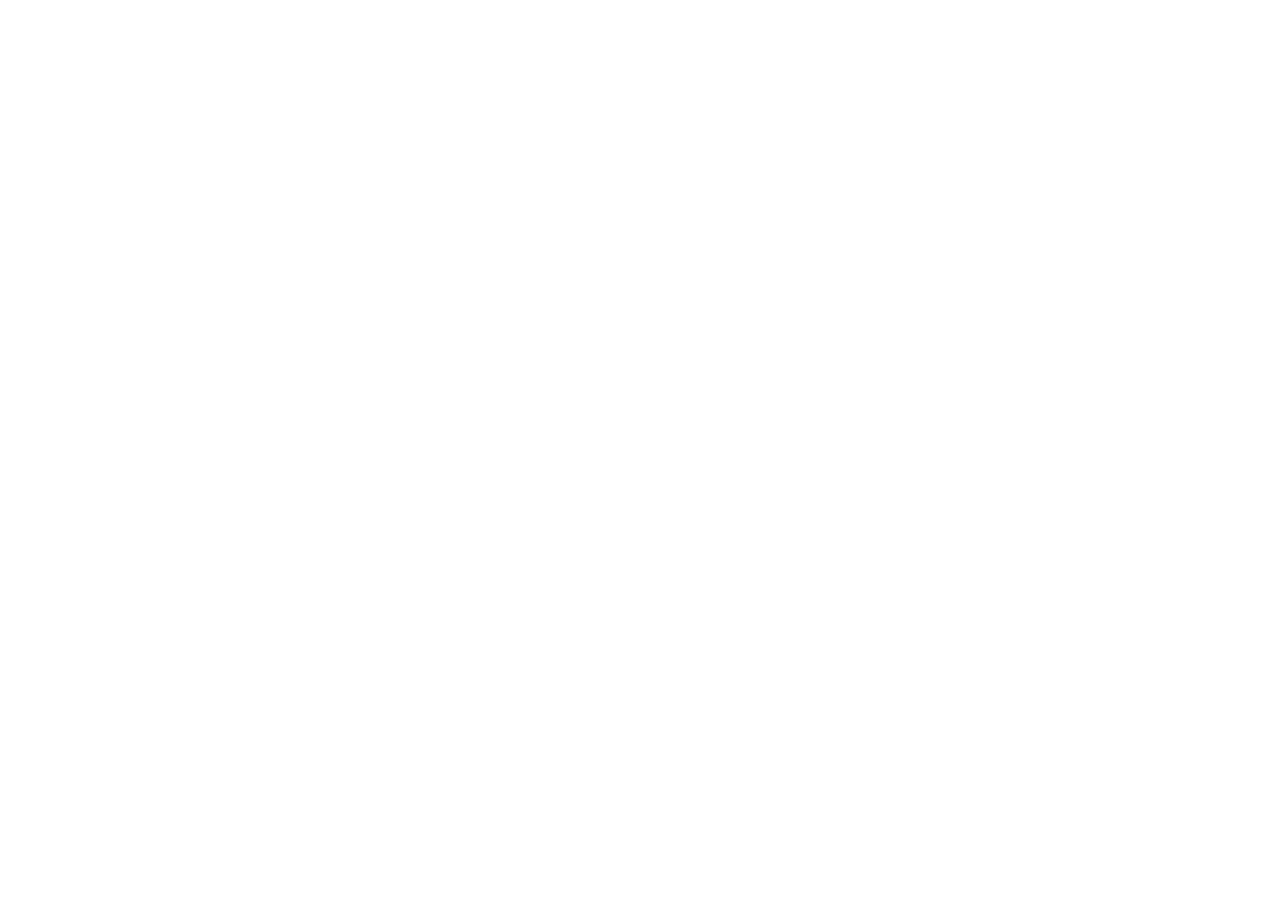
==== index.html @ 5720f65e "initial commit" ====
<!DOCTYPE html>
<html lang="en">
  <head>
    <meta charset="UTF-8" />
    <meta name="viewport" content="width=device-width, initial-scale=1.0" />
    <link rel="shortcut icon" type="image/x-icon" href="favicon.ico" />
    <link rel="stylesheet" href="css/styles.css" />
    <link
      rel="stylesheet"
      media="screen and (max-width: 768px)"
      href="css/mobile.css"
    />
    <link
      rel="stylesheet"
      href="https://stackpath.bootstrapcdn.com/font-awesome/4.7.0/css/font-awesome.min.css"
      integrity="sha384-wvfXpqpZZVQGK6TAh5PVlGOfQNHSoD2xbE+QkPxCAFlNEevoEH3Sl0sibVcOQVnN"
      crossorigin="anonymous"
    />
    <title>Newsgrid | Latest News</title>
  </head>
  <body>
    <i class="fas fa-facebook"></i>
  </body>
</html>
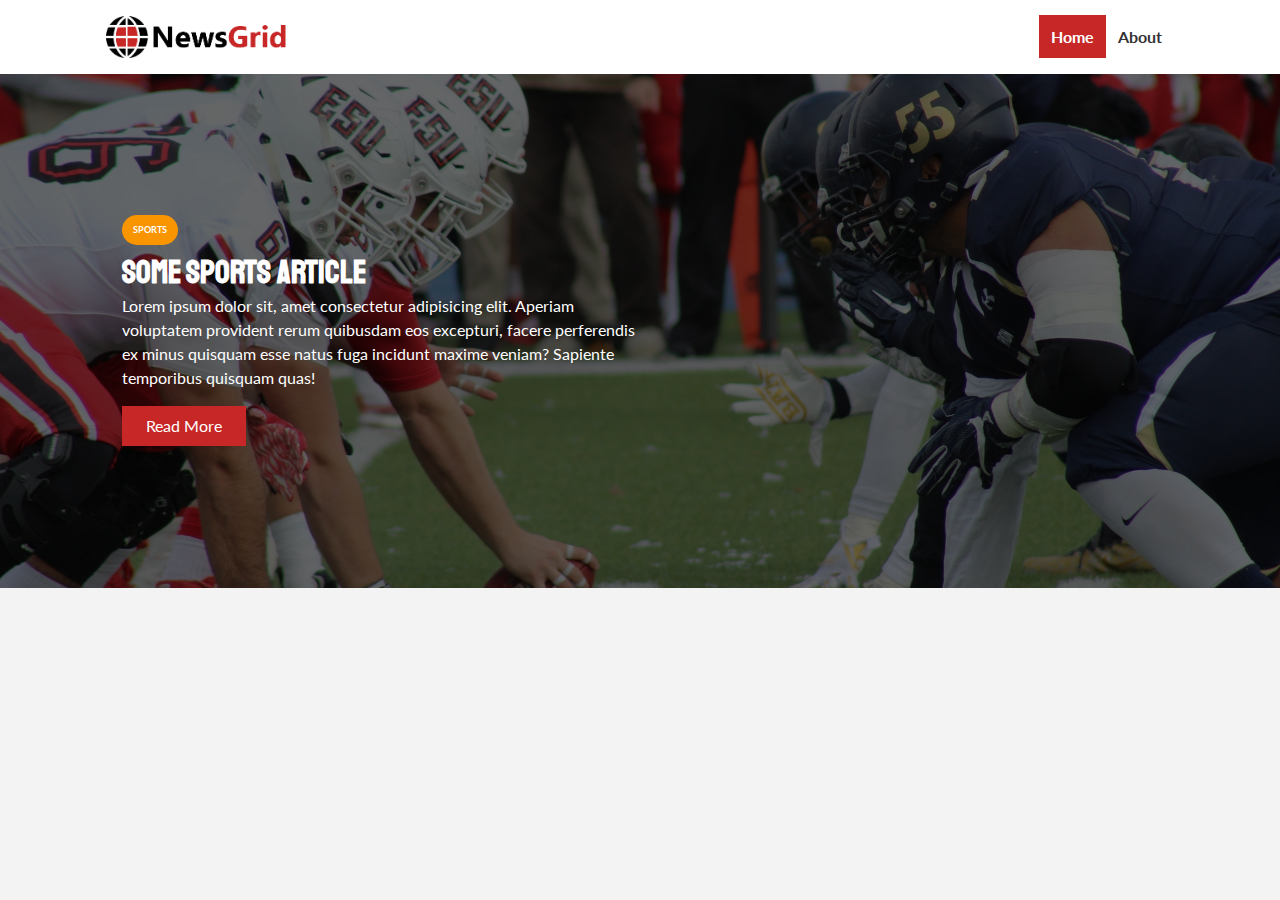
==== commit 4dbf6455: "added nav and showcase of home page and styling it" ====
--- a/index.html
+++ b/index.html
@@ -4,21 +4,69 @@
     <meta charset="UTF-8" />
     <meta name="viewport" content="width=device-width, initial-scale=1.0" />
     <link rel="shortcut icon" type="image/x-icon" href="favicon.ico" />
+    <link rel="preconnect" href="https://fonts.gstatic.com" />
+    <link
+      href="https://fonts.googleapis.com/css?family=Lato|Staatliches"
+      rel="stylesheet"
+    />
+    <link
+      rel="stylesheet"
+      href="https://cdnjs.cloudflare.com/ajax/libs/font-awesome/5.15.1/css/all.min.css"
+      integrity="sha512-+4zCK9k+qNFUR5X+cKL9EIR+ZOhtIloNl9GIKS57V1MyNsYpYcUrUeQc9vNfzsWfV28IaLL3i96P9sdNyeRssA=="
+      crossorigin="anonymous"
+    />
     <link rel="stylesheet" href="css/styles.css" />
     <link
       rel="stylesheet"
       media="screen and (max-width: 768px)"
       href="css/mobile.css"
     />
-    <link
-      rel="stylesheet"
-      href="https://stackpath.bootstrapcdn.com/font-awesome/4.7.0/css/font-awesome.min.css"
-      integrity="sha384-wvfXpqpZZVQGK6TAh5PVlGOfQNHSoD2xbE+QkPxCAFlNEevoEH3Sl0sibVcOQVnN"
-      crossorigin="anonymous"
-    />
     <title>Newsgrid | Latest News</title>
   </head>
   <body>
-    <i class="fas fa-facebook"></i>
+    <main>
+      <nav id="main-nav">
+        <div class="container">
+          <img class="logo" src="./img/logo.png" alt="Newsgrid" />
+          <div class="social">
+            <a href="https://facebook.com" target="_blank">
+              <i class="fab fa-facebook fa-2x"></i>
+            </a>
+            <a href="https://twitter.com" target="_blank">
+              <i class="fab fa-twitter fa-2x"></i>
+            </a>
+            <a href="https://instagram.com" target="_blank">
+              <i class="fab fa-instagram fa-2x"></i>
+            </a>
+            <a href="https://youtube.com" target="_blank">
+              <i class="fab fa-youtube fa-2x"></i>
+            </a>
+          </div>
+          <ul>
+            <li><a class="current" href="index.html">Home</a></li>
+            <li><a href="about.html">About</a></li>
+          </ul>
+        </div>
+      </nav>
+
+      <!-- showcase -->
+      <header id="showcase">
+        <div class="container">
+          <div class="showcase-container">
+            <div class="showcase-content">
+              <div class="category category-sports">Sports</div>
+              <h1>Some Sports Article</h1>
+              <p>
+                Lorem ipsum dolor sit, amet consectetur adipisicing elit.
+                Aperiam voluptatem provident rerum quibusdam eos excepturi,
+                facere perferendis ex minus quisquam esse natus fuga incidunt
+                maxime veniam? Sapiente temporibus quisquam quas!
+              </p>
+              <a href="article.html" class="btn btn-primary">Read More</a>
+            </div>
+          </div>
+        </div>
+      </header>
+    </main>
   </body>
 </html>
--- a/css/styles.css
+++ b/css/styles.css
@@ -0,0 +1,206 @@
+:root {
+  --primary-color: #c72727;
+  --secondary-color: #f99500;
+  --light-color: #f3f3f3;
+  --dark-color: #333;
+  --max-width: 1100px;
+}
+
+.category {
+  --sports-color: #f99500;
+  --ent-color: #a66bbe;
+  --tech-color: #009cff;
+}
+
+* {
+  margin: 0;
+  padding: 0;
+  box-sizing: border-box;
+}
+
+body {
+  font-family: 'Lato', sans-serif;
+  line-height: 1.5;
+  background: var(--light-color);
+}
+
+a {
+  color: #333;
+  text-decoration: none;
+}
+
+ul {
+  list-style: none;
+}
+
+img {
+  width: 100%;
+}
+
+h1,
+h2,
+h3,
+h4,
+h5,
+h6 {
+  font-family: 'Staatliches', cursive;
+  margin-bottom: 0.55;
+  line-height: 1.3;
+}
+
+/* Utilities */
+.container {
+  max-width: var(--max-width);
+  margin: auto;
+  padding: 0 2rem;
+  overflow: hidden;
+}
+
+.category {
+  color: #fff;
+  display: inline-block;
+  margin-bottom: 0.5rem;
+  padding: 0.5rem 0.7rem;
+  border-radius: 15px;
+  font-size: 0.55rem;
+  font-weight: bold;
+  text-transform: uppercase;
+}
+
+.category-sports {
+  background: var(--sports-color);
+}
+
+.category-ent {
+  background: var(--ent-color);
+}
+.category-tech {
+  background: var(--tech-color);
+}
+
+.btn {
+  display: inline-block;
+  padding: 0.5rem 1.5rem;
+  color: #fff;
+  background: var(--dark-color);
+  border: none;
+}
+
+.btn-light {
+  background: var(--light-color);
+}
+
+.btn-primary {
+  background: var(--primary-color);
+}
+
+.btn-secondary {
+  background: var(--secondary-color);
+}
+
+.btn-block {
+  display: block;
+  width: 100%;
+  text-align: center;
+}
+
+.btn:hover {
+  opacity: 0.9;
+}
+
+/* Navigation */
+#main-nav {
+  background: #fff;
+  position: sticky;
+  top: 0;
+  z-index: 2;
+}
+
+#main-nav .container {
+  display: grid;
+  grid-template-columns: 6fr 3fr 2fr;
+  padding: 1rem;
+  align-items: center;
+}
+
+#main-nav .logo {
+  width: 180px;
+}
+
+#main-nav ul {
+  justify-self: flex-end;
+  display: flex;
+}
+
+#main-nav ul li a {
+  padding: 0.75rem;
+  font-weight: bold;
+}
+
+#main-nav ul li a.current {
+  color: #fff;
+  background: var(--primary-color);
+}
+
+#main-nav ul li a:hover {
+  background: var(--light-color);
+  color: var(--dark-color);
+}
+
+#main-nav .social {
+  justify-self: center;
+}
+
+#main-nav .social i {
+  margin-right: 0.5rem;
+}
+
+#main-nav .social i.fa-facebook {
+  color: blue;
+}
+
+#main-nav .social i.fa-twitter {
+  color: rgb(40, 88, 221);
+}
+
+#main-nav .social i.fa-instagram {
+  color: #a66bbe;
+}
+
+#main-nav .social i.fa-youtube {
+  color: red;
+}
+
+#showcase {
+  color: #fff;
+  background: black;
+  padding: 2rem;
+  position: relative;
+}
+
+#showcase::before {
+  content: '';
+  background: url('../img/featured.jpg') no-repeat center center/cover;
+  position: absolute;
+  top: 0;
+  left: 0;
+  height: 100%;
+  width: 100%;
+  opacity: 0.4;
+}
+
+#showcase .showcase-container {
+  display: grid;
+  grid-template-columns: repeat(2, 1fr);
+  justify-content: center;
+  align-items: center;
+  height: 50vh;
+}
+
+#showcase .showcase-content {
+  z-index: 1;
+}
+
+#showcase .showcase-content p {
+  margin-bottom: 1rem;
+}
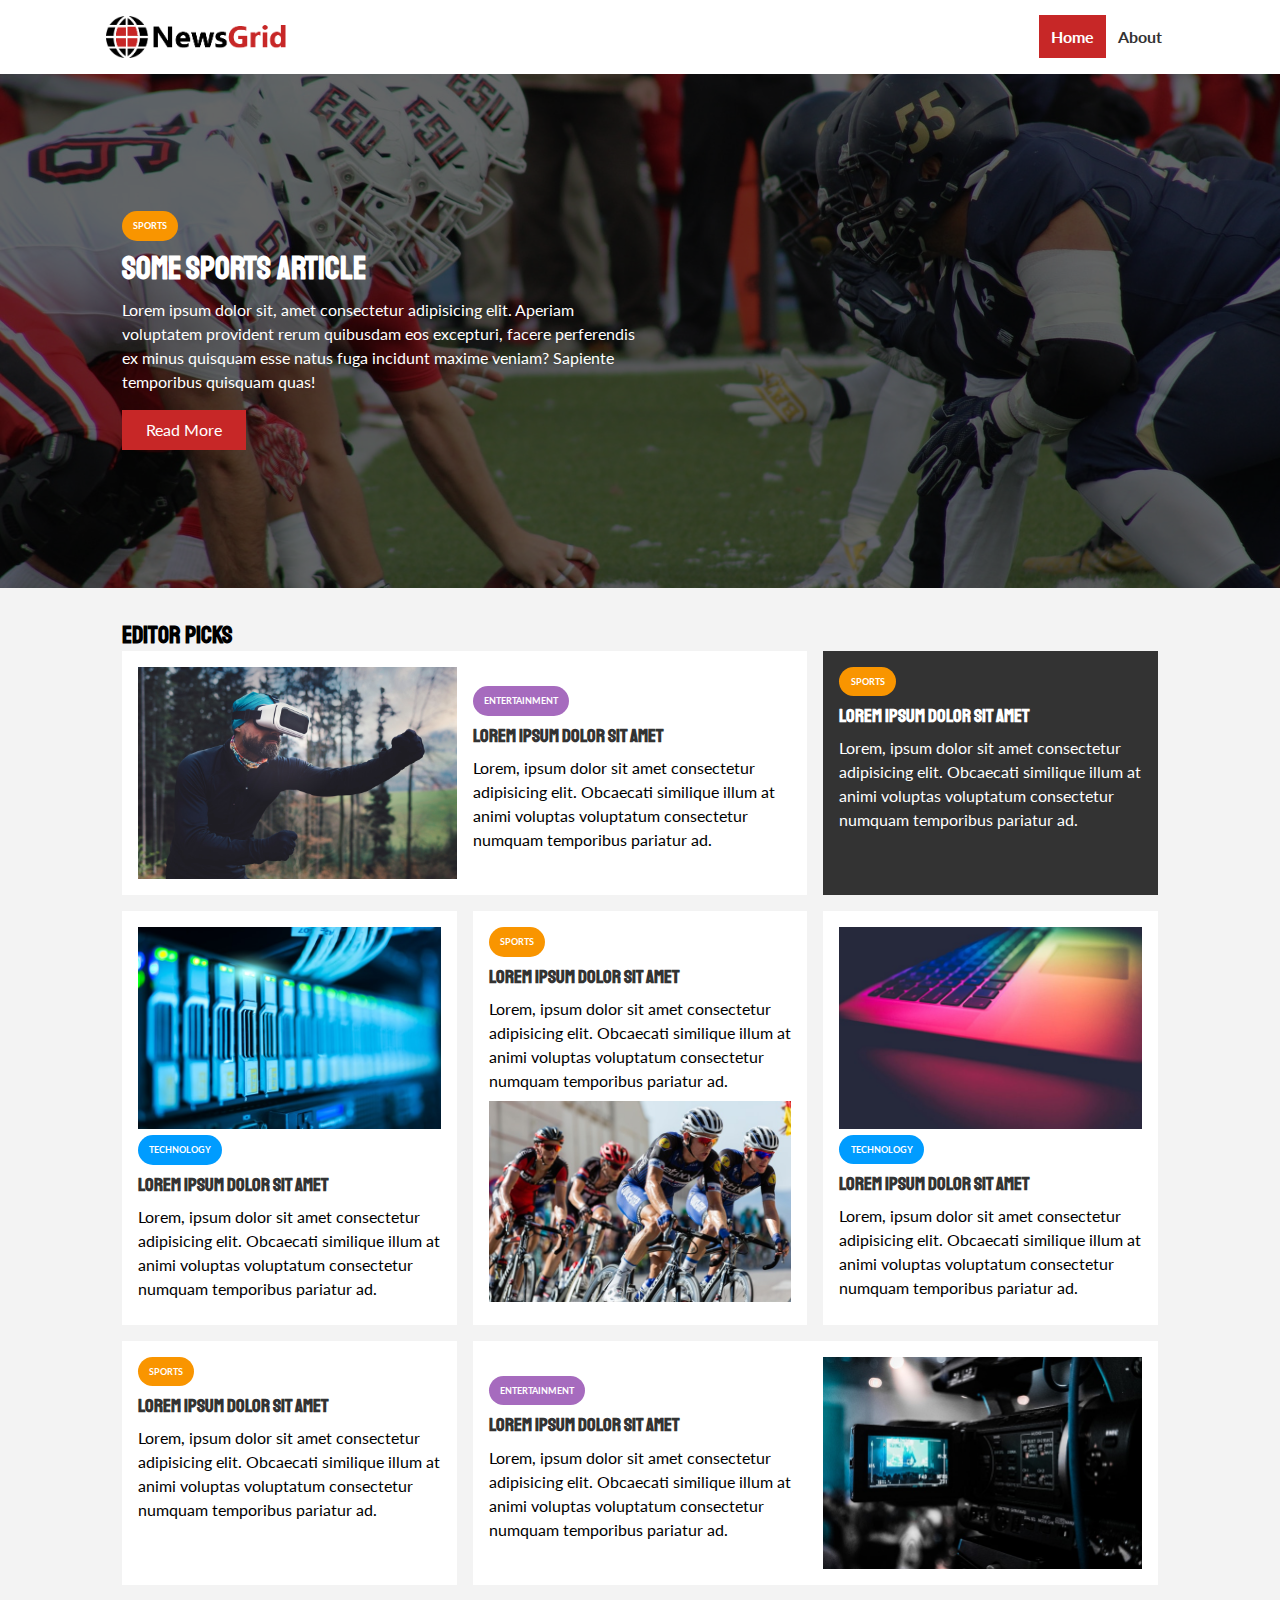
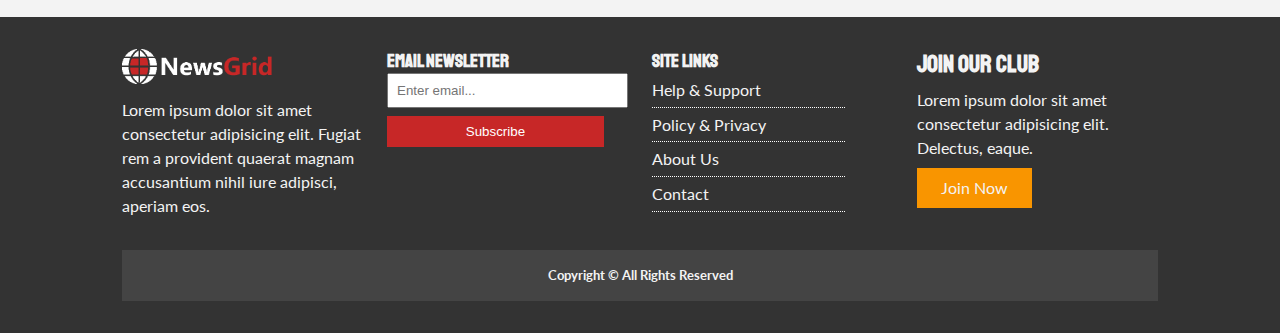
==== commit 53ef2f75: "added articles and footer sections of home page" ====
--- a/index.html
+++ b/index.html
@@ -68,5 +68,146 @@
         </div>
       </header>
     </main>
+
+    <!-- Articles -->
+    <section id="home-articles" class="py-2">
+      <div class="container">
+        <h2>Editor Picks</h2>
+        <div class="articles-container">
+          <article class="card">
+            <img src="img/articles/ent1.jpg" alt="Entertainment" />
+            <div>
+              <div class="category category-ent">Entertainment</div>
+              <h3>
+                <a href="article.html">Lorem ipsum dolor sit amet</a>
+              </h3>
+              <p>
+                Lorem, ipsum dolor sit amet consectetur adipisicing elit.
+                Obcaecati similique illum at animi voluptas voluptatum
+                consectetur numquam temporibus pariatur ad.
+              </p>
+            </div>
+          </article>
+          <article class="card bg-dark">
+            <div class="category category-sports">Sports</div>
+            <h3>
+              <a href="article.html">Lorem ipsum dolor sit amet</a>
+            </h3>
+            <p>
+              Lorem, ipsum dolor sit amet consectetur adipisicing elit.
+              Obcaecati similique illum at animi voluptas voluptatum consectetur
+              numquam temporibus pariatur ad.
+            </p>
+          </article>
+          <article class="card">
+            <img src="img/articles/tech1.jpg" alt="" />
+            <div>
+              <div class="category category-tech">Technology</div>
+              <h3>
+                <a href="article.html">Lorem ipsum dolor sit amet</a>
+              </h3>
+              <p>
+                Lorem, ipsum dolor sit amet consectetur adipisicing elit.
+                Obcaecati similique illum at animi voluptas voluptatum
+                consectetur numquam temporibus pariatur ad.
+              </p>
+            </div>
+          </article>
+          <article class="card">
+            <div>
+              <div class="category category-sports">Sports</div>
+              <h3>
+                <a href="article.html">Lorem ipsum dolor sit amet</a>
+              </h3>
+              <p>
+                Lorem, ipsum dolor sit amet consectetur adipisicing elit.
+                Obcaecati similique illum at animi voluptas voluptatum
+                consectetur numquam temporibus pariatur ad.
+              </p>
+            </div>
+            <img src="img/articles/sports1.jpg" alt="Sports" />
+          </article>
+          <article class="card">
+            <img src="img/articles/tech2.jpg" alt="Technology" />
+            <div>
+              <div class="category category-tech">Technology</div>
+              <h3>
+                <a href="article.html">Lorem ipsum dolor sit amet</a>
+              </h3>
+              <p>
+                Lorem, ipsum dolor sit amet consectetur adipisicing elit.
+                Obcaecati similique illum at animi voluptas voluptatum
+                consectetur numquam temporibus pariatur ad.
+              </p>
+            </div>
+          </article>
+          <article class="card">
+            <div class="category category-sports">Sports</div>
+            <h3>
+              <a href="article.html">Lorem ipsum dolor sit amet</a>
+            </h3>
+            <p>
+              Lorem, ipsum dolor sit amet consectetur adipisicing elit.
+              Obcaecati similique illum at animi voluptas voluptatum consectetur
+              numquam temporibus pariatur ad.
+            </p>
+          </article>
+          <article class="card">
+            <div>
+              <div class="category category-ent">Entertainment</div>
+              <h3>
+                <a href="article.html">Lorem ipsum dolor sit amet</a>
+              </h3>
+              <p>
+                Lorem, ipsum dolor sit amet consectetur adipisicing elit.
+                Obcaecati similique illum at animi voluptas voluptatum
+                consectetur numquam temporibus pariatur ad.
+              </p>
+            </div>
+            <img src="img/articles/ent2.jpg" alt="Entertainment" />
+          </article>
+        </div>
+      </div>
+    </section>
   </body>
+
+  <!-- footer -->
+  <footer id="footer" class="py-2">
+    <div class="container footer-container">
+      <div>
+        <img src="./img/logo_light.png" alt="logo-light" />
+        <p>
+          Lorem ipsum dolor sit amet consectetur adipisicing elit. Fugiat rem a
+          provident quaerat magnam accusantium nihil iure adipisci, aperiam eos.
+        </p>
+      </div>
+      <div>
+        <h3>Email Newsletter</h3>
+        <form>
+          <input type="email" placeholder="Enter email..." />
+          <input type="submit" class="btn btn-primary" value="Subscribe" />
+        </form>
+      </div>
+      <div>
+        <h3>Site Links</h3>
+        <ul class="list">
+          <li><a href="#">Help & Support</a></li>
+          <li><a href="#">Policy & Privacy</a></li>
+          <li><a href="#">About Us</a></li>
+          <li><a href="#">Contact</a></li>
+        </ul>
+      </div>
+      <div>
+        <h2>Join Our Club</h2>
+        <p>
+          Lorem ipsum dolor sit amet consectetur adipisicing elit. Delectus,
+          eaque.
+        </p>
+        <a href="#" class="btn btn-secondary">Join Now</a>
+      </div>
+      <div>
+        <p>Copyright &copy; All Rights Reserved</p>
+      </div>
+    </div>
+  </footer>
 </html>
--- a/css/styles.css
+++ b/css/styles.css
@@ -48,6 +48,10 @@
   line-height: 1.3;
 }
 
+p {
+  margin: 0.5rem 0;
+}
+
 /* Utilities */
 .container {
   max-width: var(--max-width);
@@ -106,6 +110,50 @@
 
 .btn:hover {
   opacity: 0.9;
+}
+
+.card {
+  background: #fff;
+  padding: 1rem;
+}
+
+.bg-dark {
+  background: var(--dark-color);
+  color: #fff;
+}
+
+.bg-primary {
+  background: var(--primary-color);
+  color: #fff;
+}
+
+.bg-secondary {
+  background: var(--secondary-color);
+  color: #fff;
+}
+
+.py-1 {
+  padding: 1.5rem 0;
+}
+.py-2 {
+  padding: 2rem 0;
+}
+.py-3 {
+  padding: 3rem 0;
+}
+
+.p-1 {
+  padding: 1.5rem;
+}
+.p-2 {
+  padding: 2rem;
+}
+.p-3 {
+  padding: 3rem;
+}
+
+.bg-dark a {
+  color: #fff;
 }
 
 /* Navigation */
@@ -204,3 +252,72 @@
 #showcase .showcase-content p {
   margin-bottom: 1rem;
 }
+
+/* Home Articles */
+#home-articles .articles-container {
+  display: grid;
+  grid-template-columns: repeat(3, 1fr);
+  gap: 1rem;
+}
+
+#home-articles .articles-container > *:first-child,
+#home-articles .articles-container > *:last-child {
+  display: grid;
+  grid-template-columns: repeat(2, 1fr);
+  grid-column: 1 / span 2;
+  gap: 1rem;
+  align-items: center;
+}
+
+#home-articles .articles-container > *:last-child {
+  grid-column: 2 / span 2;
+}
+
+/* Footer */
+#footer {
+  background: var(--dark-color);
+  color: #f3f3f3;
+}
+
+#footer img {
+  width: 150px;
+}
+
+#footer a {
+  color: #f3f3f3;
+}
+
+#footer .list li {
+  border-bottom: 1px dotted #fff;
+  padding: 0.3rem 0;
+  width: 80%;
+}
+
+#footer .list a:hover {
+  color: var(--secondary-color);
+}
+
+#footer .footer-container {
+  display: grid;
+  grid-template-columns: repeat(4, 1fr);
+  gap: 1.5rem;
+}
+
+#footer .footer-container > *:last-child {
+  grid-column: 1 / span 4;
+  text-align: center;
+  font-size: 0.8rem;
+  font-weight: bold;
+  background: #444;
+  padding: 0.5rem;
+}
+
+#footer .footer-container input[type='email'] {
+  width: 100%;
+  padding: 0.5rem;
+  margin-bottom: 0.5rem;
+}
+
+#footer .footer-container input[type='submit'] {
+  width: 90%;
+}
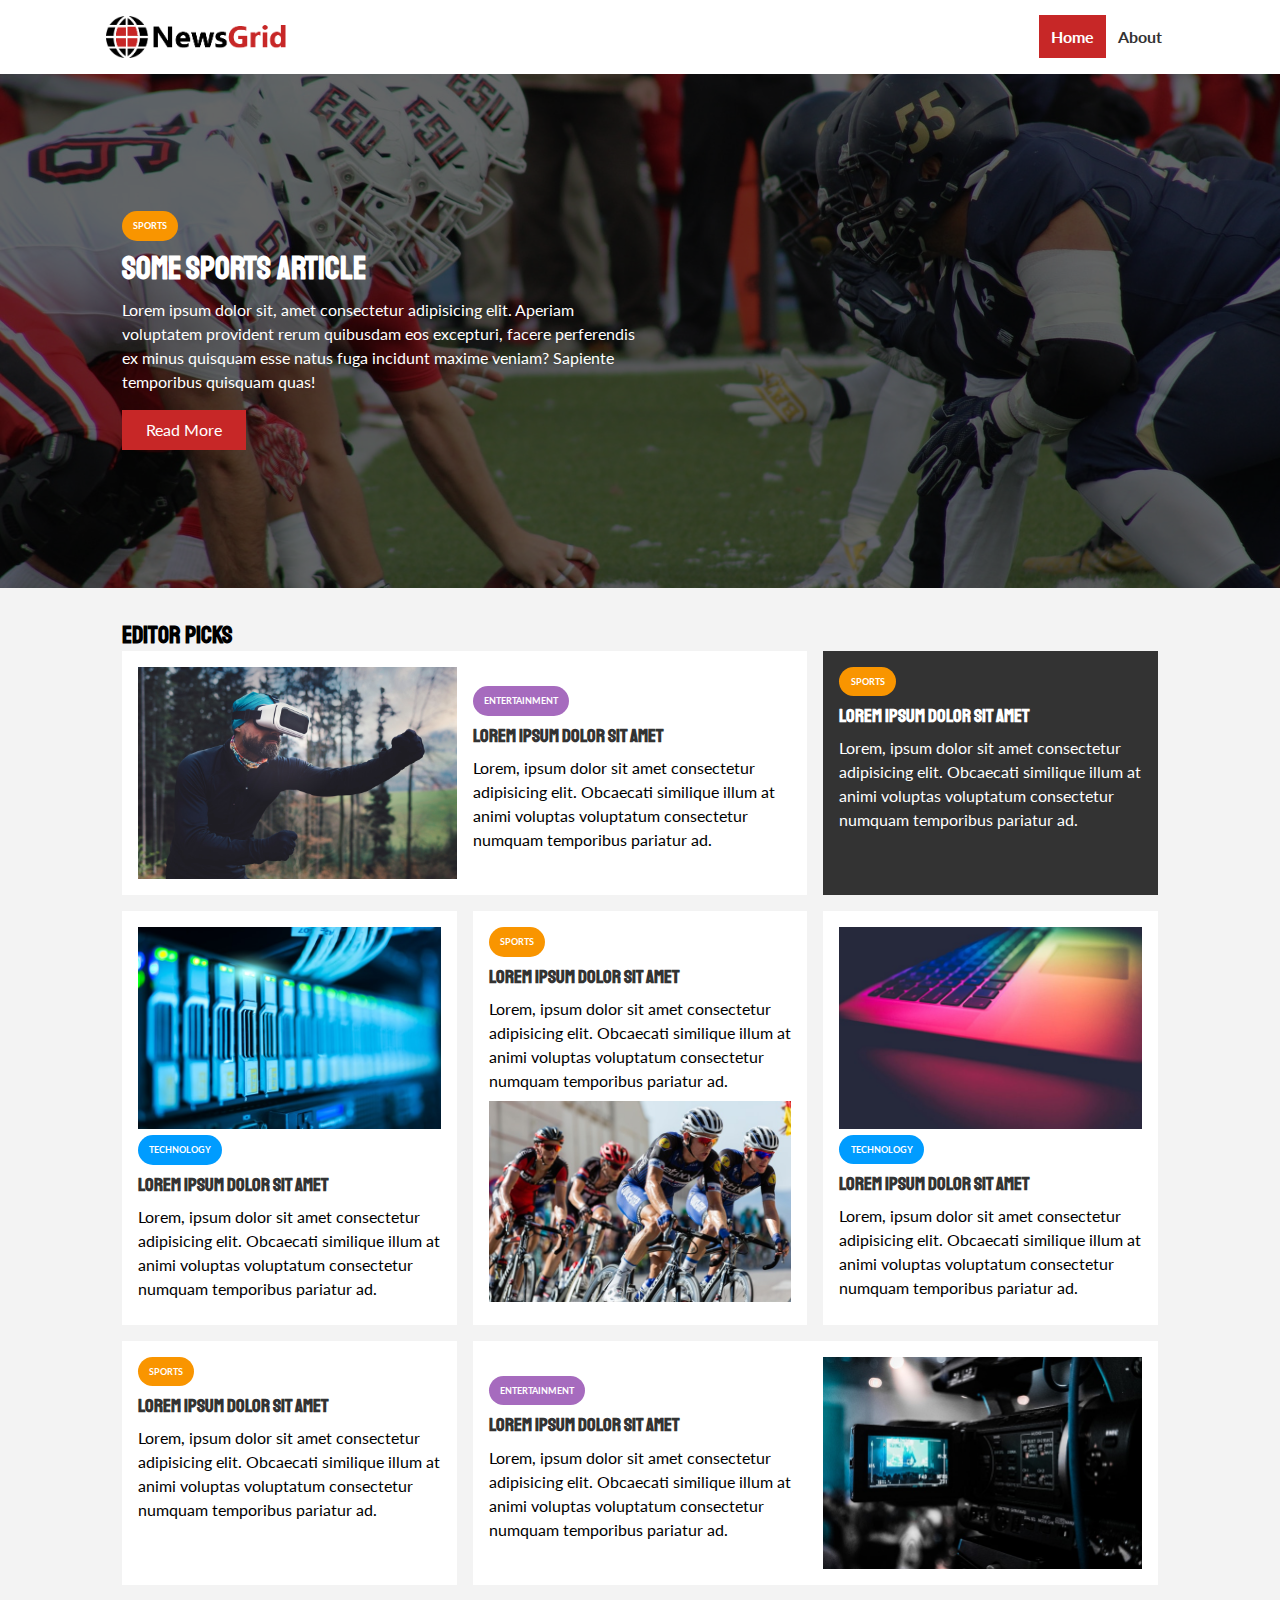
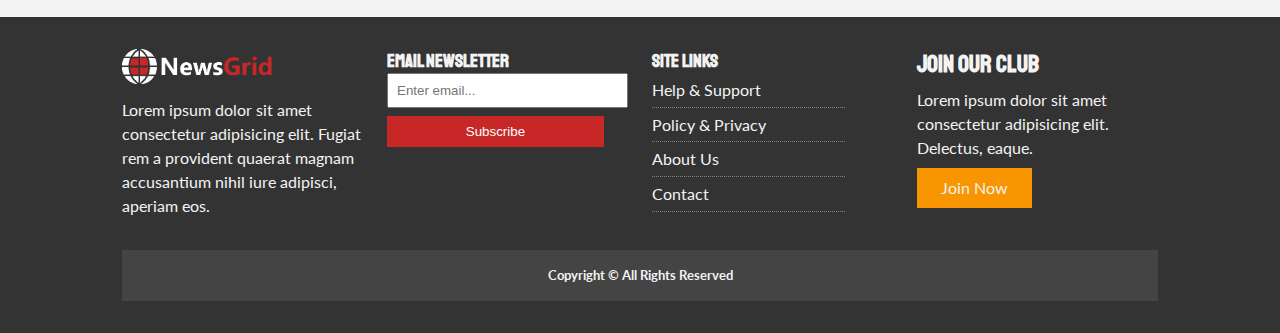
==== commit 88109ed1: "added the article page and make the website fully responsive" ====
--- a/index.html
+++ b/index.html
@@ -24,7 +24,6 @@
     <title>Newsgrid | Latest News</title>
   </head>
   <body>
-    <main>
       <nav id="main-nav">
         <div class="container">
           <img class="logo" src="./img/logo.png" alt="Newsgrid" />
--- a/css/styles.css
+++ b/css/styles.css
@@ -55,7 +55,7 @@
 /* Utilities */
 .container {
   max-width: var(--max-width);
-  margin: auto;
+  margin: 0 auto;
   padding: 0 2rem;
   overflow: hidden;
 }
@@ -150,6 +150,10 @@
 }
 .p-3 {
   padding: 3rem;
+}
+
+.l-heading {
+  font-size: 3rem;
 }
 
 .bg-dark a {
@@ -273,6 +277,27 @@
   grid-column: 2 / span 2;
 }
 
+/* About */
+.page-container {
+  display: grid;
+  grid-template-columns: 3fr 1fr;
+  margin: 2rem 0;
+  gap: 1.5rem;
+}
+
+.page-container > *:first-child {
+  grid-row: 1 / span 3;
+}
+
+/* article */
+#article .meta {
+  display: flex;
+  justify-content: space-between;
+  align-items: center;
+  background: #eee;
+  padding: 0.5rem;
+}
+
 /* Footer */
 #footer {
   background: var(--dark-color);
@@ -287,10 +312,14 @@
   color: #f3f3f3;
 }
 
-#footer .list li {
-  border-bottom: 1px dotted #fff;
+.list li {
+  border-bottom: 1px dotted #858181;
   padding: 0.3rem 0;
   width: 80%;
+}
+
+.list a:hover {
+  color: var(--secondary-color);
 }
 
 #footer .list a:hover {
--- a/css/mobile.css
+++ b/css/mobile.css
@@ -0,0 +1,61 @@
+/* Navigation */
+#main-nav .social {
+  display: none;
+}
+
+#main-nav .container {
+  grid-template-columns: 1fr;
+  gap: 1rem;
+}
+
+#main-nav ul,
+#main-nav .logo {
+  justify-self: center;
+}
+
+#main-nav ul li a {
+  padding: 0.4rem;
+}
+
+#home-articles .articles-container {
+  grid-template-columns: repeat(2, 1fr);
+}
+
+#home-articles .articles-container > *:first-child,
+#home-articles .articles-container > *:last-child {
+  grid-template-columns: 1fr;
+  grid-column: 1;
+}
+
+/* under 600px */
+
+@media (max-width: 600px) {
+  #showcase .showcase-container,
+  #home-articles .articles-container,
+  #footer .footer-container {
+    grid-template-columns: 1fr;
+  }
+
+  #footer .footer-container > *:last-child {
+    grid-column: 1;
+  }
+
+  #footer .footer-container > *:nth-child(2),
+  #footer .footer-container > *:first-child {
+    border-bottom: 1px dotted #ccc;
+    padding-bottom: 2rem;
+  }
+
+  .page-container {
+    grid-template-columns: 1fr;
+    text-align: center;
+  }
+
+  .page-container > *:first-child {
+    grid-row: 1;
+  }
+
+  .l-heading {
+    font-size: 2rem;
+  }
+}
